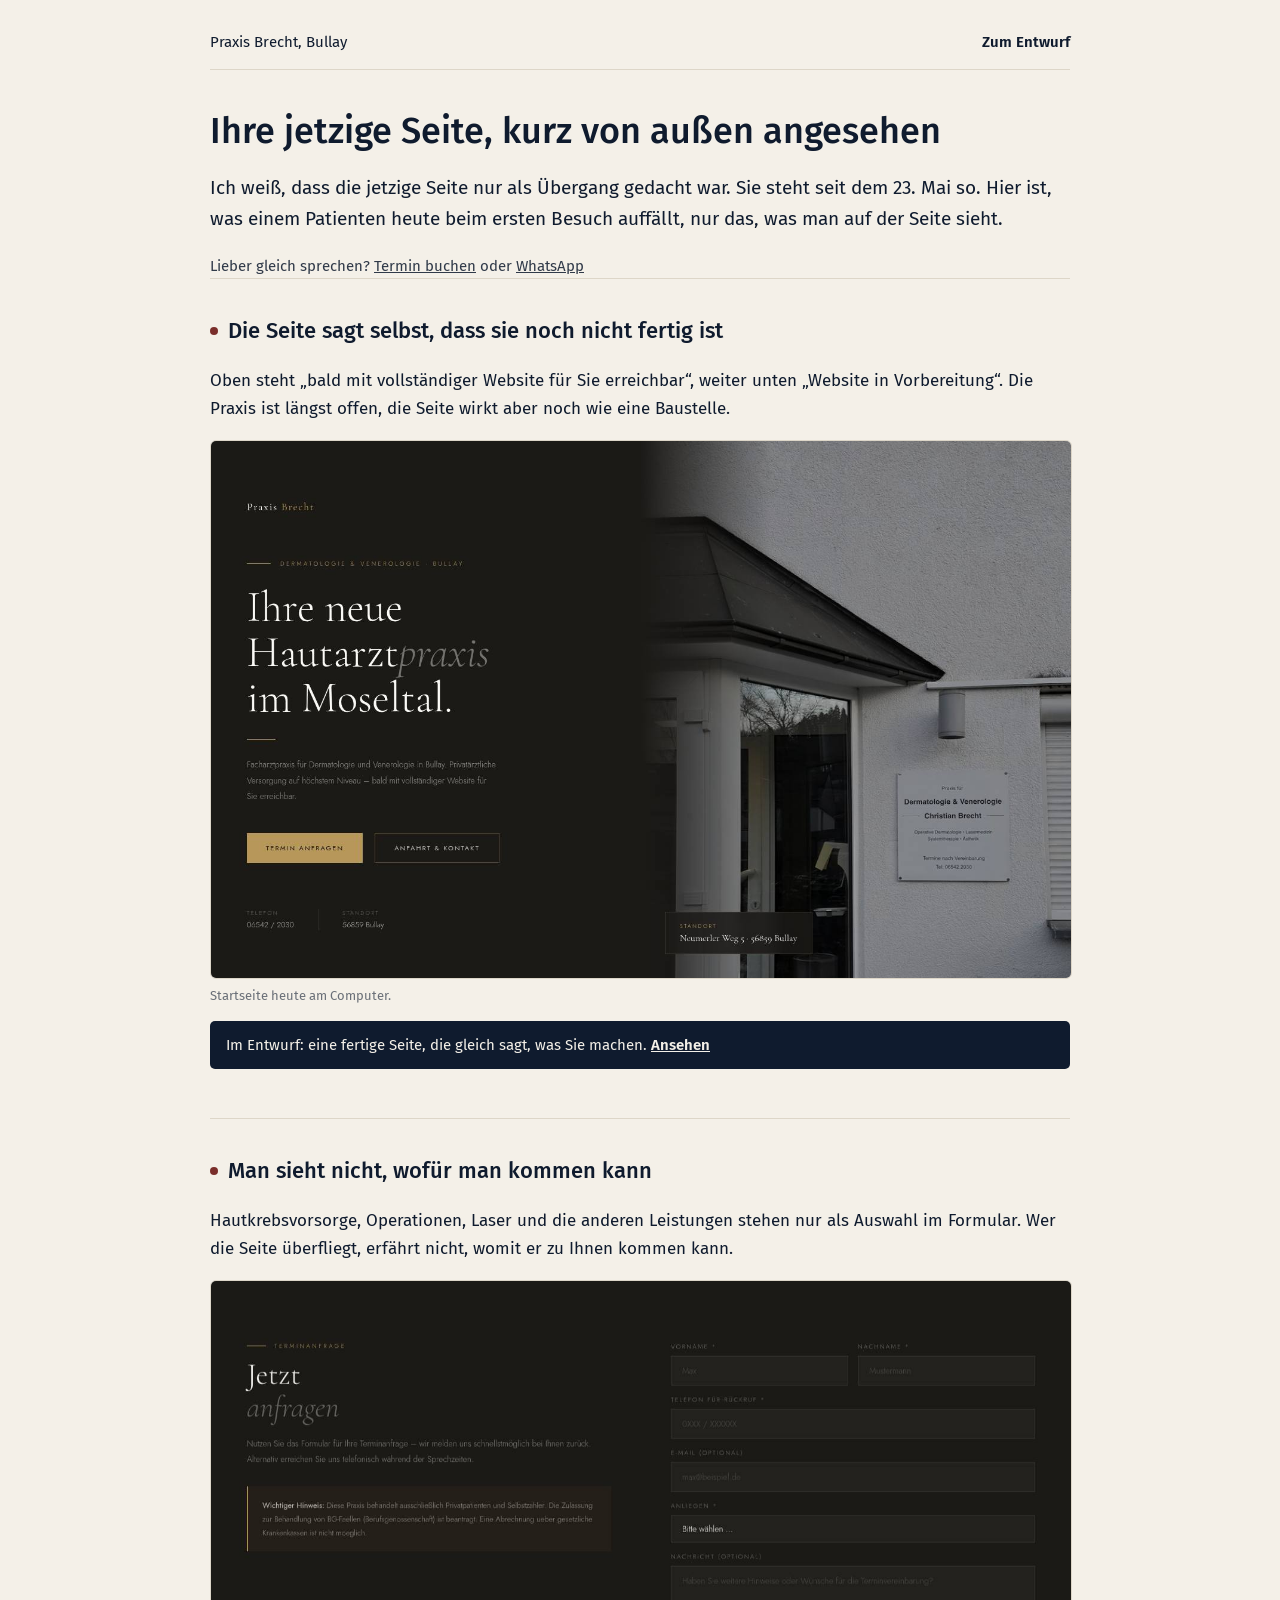
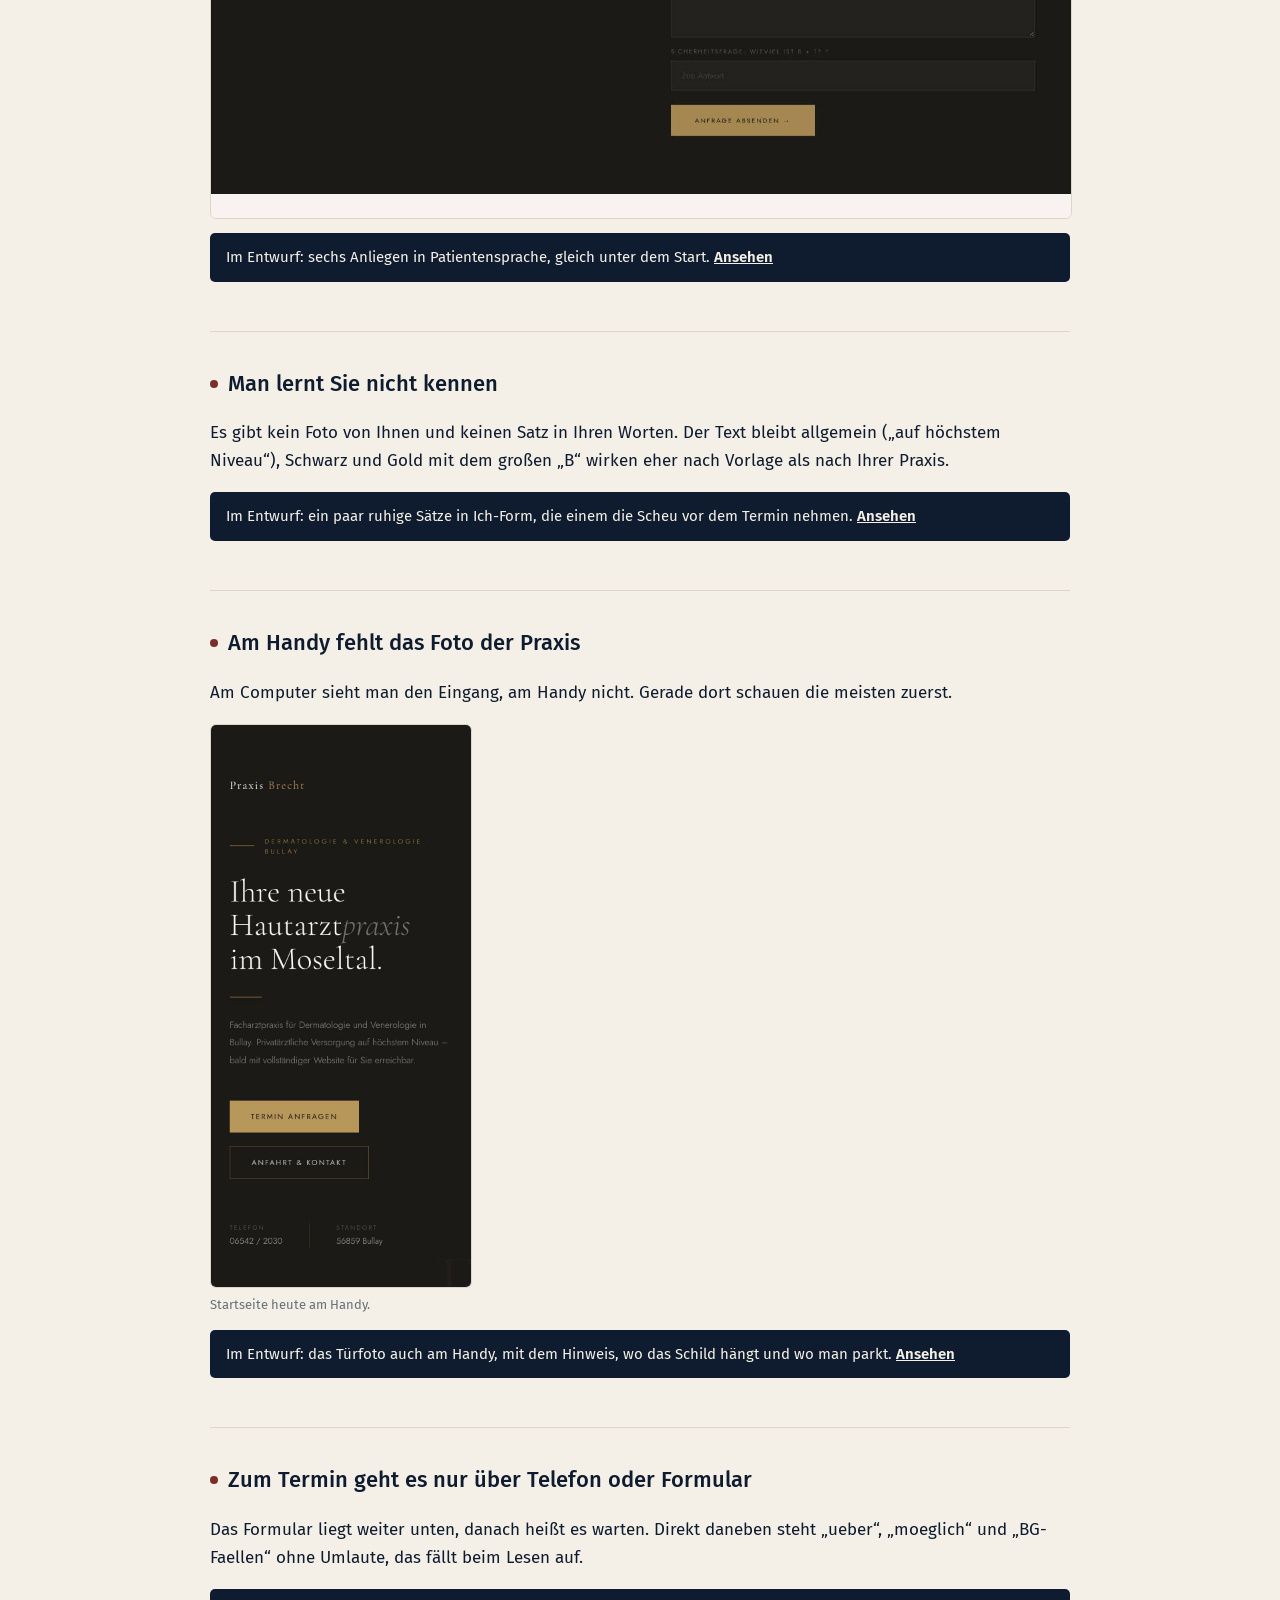
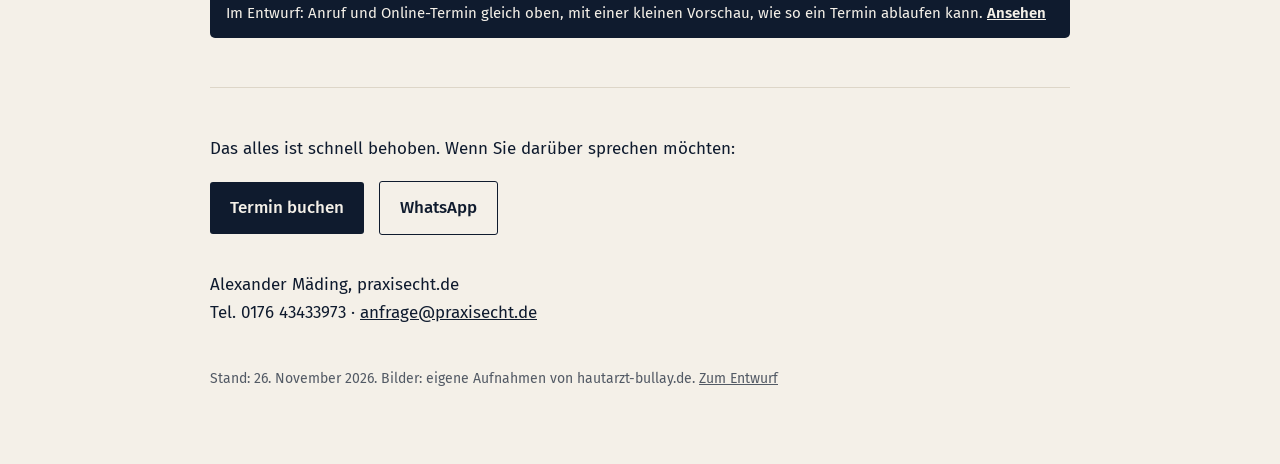
==== analyse.html @ f50ac01d "ich-abschnitt neu, analyse mit termin und whatsapp" ====
<!DOCTYPE html>
<html lang="de">
<head>
<meta charset="utf-8">
<meta name="viewport" content="width=device-width, initial-scale=1">
<meta name="robots" content="noindex, nofollow">
<title>Ihre jetzige Seite – kurzer Blick von außen</title>
<link href="https://fonts.googleapis.com/css2?family=Fira+Sans:wght@400;500;600&display=swap" rel="stylesheet">
<style>
/* Analyse – gleiche Farben wie der Entwurf, Bordeaux nur am Punkt */
body { margin: 0; background: #F4F0E8; color: #0F1B2E; font: 17px/1.65 "Fira Sans", Arial, sans-serif; }
a { color: #0F1B2E; }
.seite { max-width: 860px; margin: 0 auto; padding: 30px 24px 60px; }
.kopf { display: flex; justify-content: space-between; font-size: 15px; padding-bottom: 14px; border-bottom: 1px solid #ddd6c8; }
.kopf a { text-decoration: none; font-weight: 600; }
h1 { font-weight: 500; font-size: 36px; line-height: 1.2; margin: 40px 0 16px; }
h2 { font-weight: 500; font-size: 22px; margin: 0 0 8px; }
.einstieg { font-size: 19px; }
.punkt { padding: 34px 0; border-top: 1px solid #ddd6c8; }
.punkt h2:before { content: ""; display: inline-block; width: 8px; height: 8px; border-radius: 50%; background: #7A2E2A; margin-right: 10px; vertical-align: 3px; }
.punkt img { -webkit-user-select: none; user-select: none; -webkit-touch-callout: none; -webkit-user-drag: none; pointer-events: none; display: block; max-width: 100%; height: auto; border: 1px solid #ddd6c8; border-radius: 6px; margin: 14px 0 6px; }
.punkt .schmal img { max-width: 260px; }
.bild-hinweis { font-size: 13px; opacity: .6; margin: 0; }
.entwurf { background: #0F1B2E; color: #F4F0E8; padding: 12px 16px; border-radius: 5px; font-size: 15px; margin-top: 14px; }
.entwurf a { color: #F4F0E8; font-weight: 600; }
.schluss { border-top: 1px solid #ddd6c8; padding-top: 30px; }
.fuss { font-size: 14px; opacity: .7; margin-top: 40px; }
@media (max-width: 600px) {
  body { font-size: 16px; }
  h1 { font-size: 28px; margin-top: 28px; }
  .einstieg { font-size: 17px; }
  .punkt .schmal img { max-width: 70%; }
}
.kurz { font-size: 15px; margin: 6px 0 0; opacity: .85; }
/* Knöpfe für Termin und WhatsApp */
.knoepfe { margin: 18px 0 26px; }
.knoepfe a { display: inline-block; padding: 12px 20px; border-radius: 3px; text-decoration: none; font-weight: 500; margin: 0 10px 10px 0; }
.k1 { background: #0F1B2E; color: #F4F0E8 !important; }
.k1:hover { background: #22324c; }
.k2 { border: 1px solid #0F1B2E; }
.k2:hover { background: #fff; }
@media (max-width: 600px) { .knoepfe a { display: block; text-align: center; margin: 0 0 10px; } }
</style>
</head>
<body>
<div class="seite">

<div class="kopf"><span>Praxis Brecht, Bullay</span> <a href="index.html">Zum Entwurf</a></div>

<h1>Ihre jetzige Seite, kurz von außen angesehen</h1>
<p class="einstieg">Ich weiß, dass die jetzige Seite nur als Übergang gedacht war. Sie steht seit dem 23. Mai so. Hier ist, was einem Patienten heute beim ersten Besuch auffällt, nur das, was man auf der Seite sieht.</p>

<p class="kurz">Lieber gleich sprechen? <a href="https://calendly.com/amaeding/30min?hide_gdpr_banner=1&amp;primary_color=0f1b2e" target="_blank" rel="noopener">Termin buchen</a> oder <a href="https://wa.me/4917643433973?text=Hallo%20Herr%20M%C3%A4ding%2C%20ich%20habe%20Ihren%20Entwurf%20f%C3%BCr%20hautarzt-bullay.de%20gesehen." target="_blank" rel="noopener">WhatsApp</a></p>

<div class="punkt">
  <h2>Die Seite sagt selbst, dass sie noch nicht fertig ist</h2>
  <p>Oben steht „bald mit vollständiger Website für Sie erreichbar“, weiter unten „Website in Vorbereitung“. Die Praxis ist längst offen, die Seite wirkt aber noch wie eine Baustelle.</p>
  <img draggable="false" src="bilder/jetzt-desktop.jpg" alt="Startseite hautarzt-bullay.de am Computer, Stand heute">
  <p class="bild-hinweis">Startseite heute am Computer.</p>
  <p class="entwurf">Im Entwurf: eine fertige Seite, die gleich sagt, was Sie machen. <a href="index.html">Ansehen</a></p>
</div>

<div class="punkt">
  <h2>Man sieht nicht, wofür man kommen kann</h2>
  <p>Hautkrebsvorsorge, Operationen, Laser und die anderen Leistungen stehen nur als Auswahl im Formular. Wer die Seite überfliegt, erfährt nicht, womit er zu Ihnen kommen kann.</p>
  <img draggable="false" src="bilder/jetzt-formular.jpg" alt="Formular mit der Auswahl der Anliegen">
  <p class="entwurf">Im Entwurf: sechs Anliegen in Patientensprache, gleich unter dem Start. <a href="index.html#wofuer">Ansehen</a></p>
</div>

<div class="punkt">
  <h2>Man lernt Sie nicht kennen</h2>
  <p>Es gibt kein Foto von Ihnen und keinen Satz in Ihren Worten. Der Text bleibt allgemein („auf höchstem Niveau“), Schwarz und Gold mit dem großen „B“ wirken eher nach Vorlage als nach Ihrer Praxis.</p>
  <p class="entwurf">Im Entwurf: ein paar ruhige Sätze in Ich-Form, die einem die Scheu vor dem Termin nehmen. <a href="index.html">Ansehen</a></p>
</div>

<div class="punkt">
  <h2>Am Handy fehlt das Foto der Praxis</h2>
  <p>Am Computer sieht man den Eingang, am Handy nicht. Gerade dort schauen die meisten zuerst.</p>
  <div class="schmal"><img draggable="false" src="bilder/jetzt-handy.jpg" alt="Startseite am Handy ohne Praxisfoto"></div>
  <p class="bild-hinweis">Startseite heute am Handy.</p>
  <p class="entwurf">Im Entwurf: das Türfoto auch am Handy, mit dem Hinweis, wo das Schild hängt und wo man parkt. <a href="index.html">Ansehen</a></p>
</div>

<div class="punkt">
  <h2>Zum Termin geht es nur über Telefon oder Formular</h2>
  <p>Das Formular liegt weiter unten, danach heißt es warten. Direkt daneben steht „ueber“, „moeglich“ und „BG-Faellen“ ohne Umlaute, das fällt beim Lesen auf.</p>
  <p class="entwurf">Im Entwurf: Anruf und Online-Termin gleich oben, mit einer kleinen Vorschau, wie so ein Termin ablaufen kann. <a href="index.html">Ansehen</a></p>
</div>

<div class="schluss">
  <p>Das alles ist schnell behoben. Wenn Sie darüber sprechen möchten:</p>
  <p class="knoepfe"><a href="https://calendly.com/amaeding/30min?hide_gdpr_banner=1&amp;primary_color=0f1b2e" class="k1" target="_blank" rel="noopener">Termin buchen</a> <a href="https://wa.me/4917643433973?text=Hallo%20Herr%20M%C3%A4ding%2C%20ich%20habe%20Ihren%20Entwurf%20f%C3%BCr%20hautarzt-bullay.de%20gesehen." class="k2" target="_blank" rel="noopener">WhatsApp</a></p>
  <p>Alexander Mäding, praxisecht.de<br>Tel. 0176 43433973 · <a href="mailto:anfrage@praxisecht.de">anfrage@praxisecht.de</a></p>
</div>

<p class="fuss">Stand: 26. November 2026. Bilder: eigene Aufnahmen von hautarzt-bullay.de. <a href="index.html">Zum Entwurf</a></p>
</div>
<script>
// Bilder: kein Rechtsklick, kein Ziehen
document.querySelectorAll('img').forEach(function (i) { i.oncontextmenu = function () { return false }; i.ondragstart = function () { return false } })
</script>
</body>
</html>
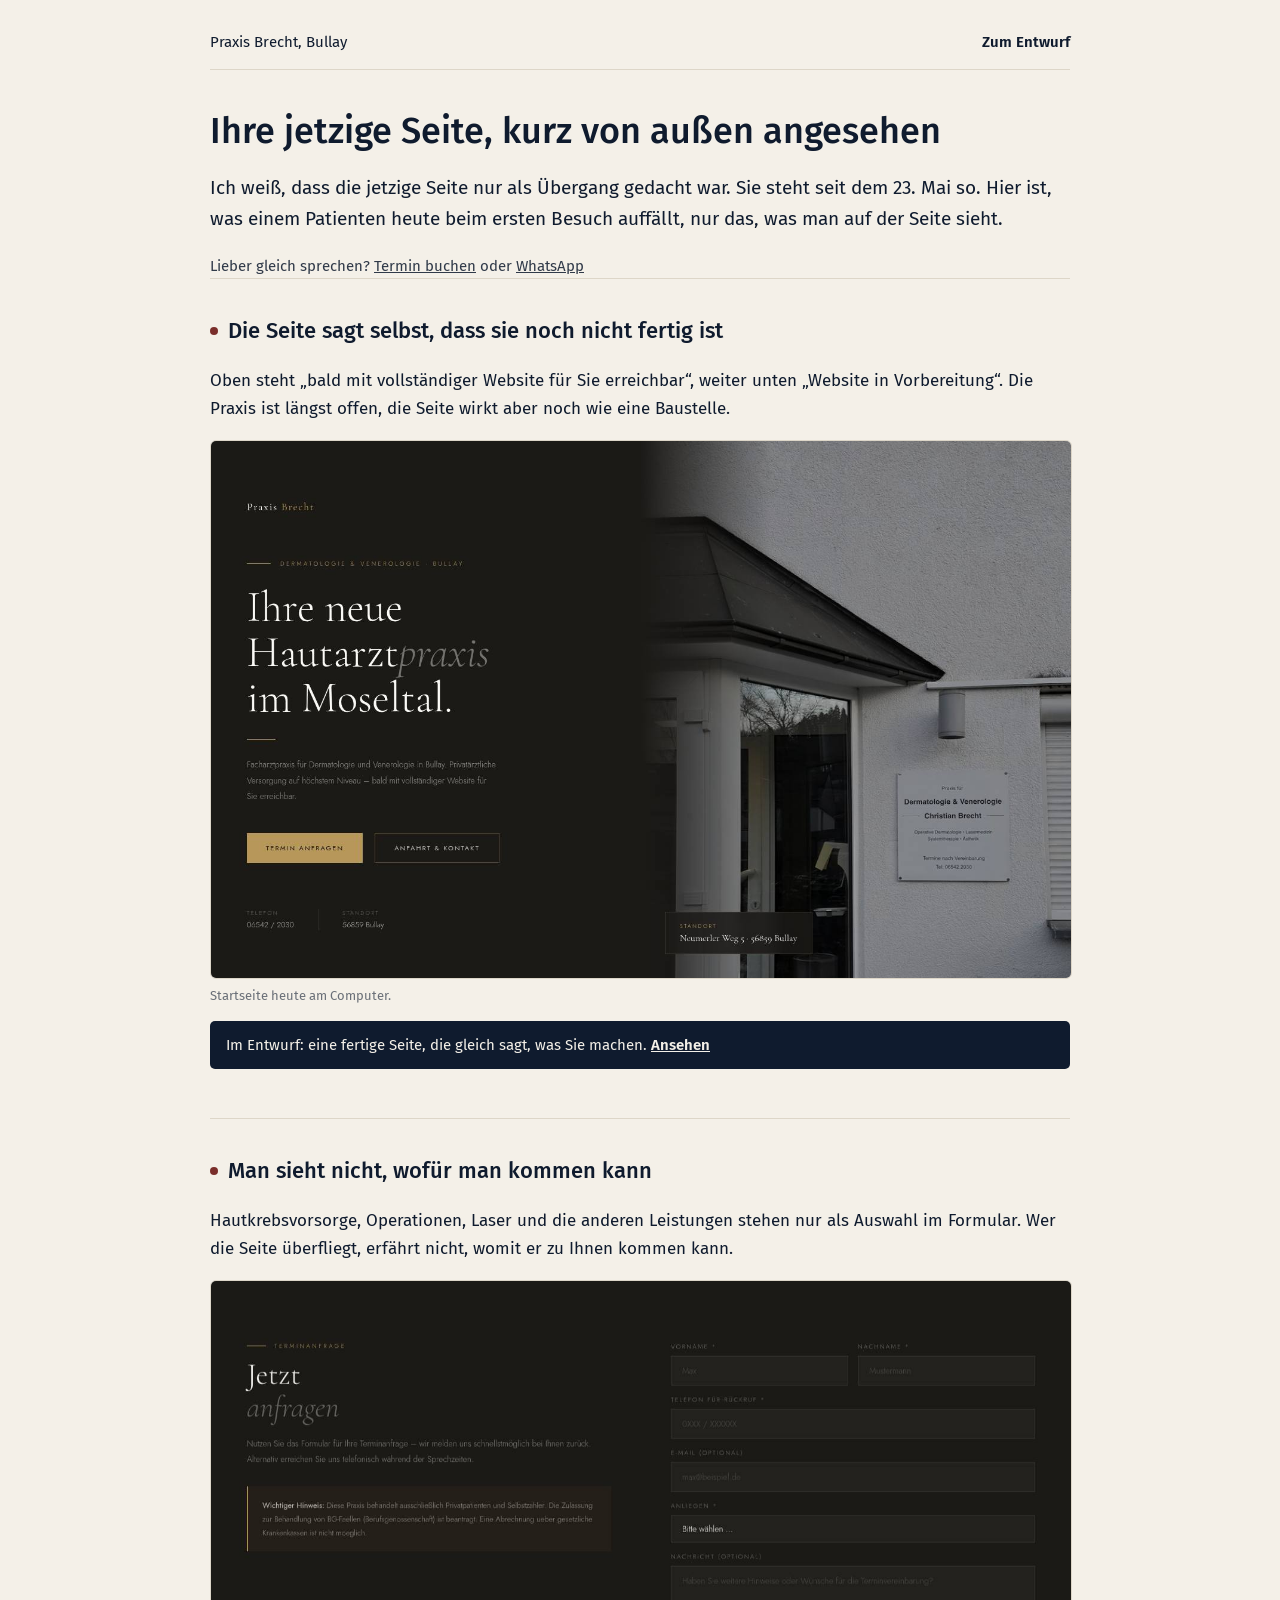
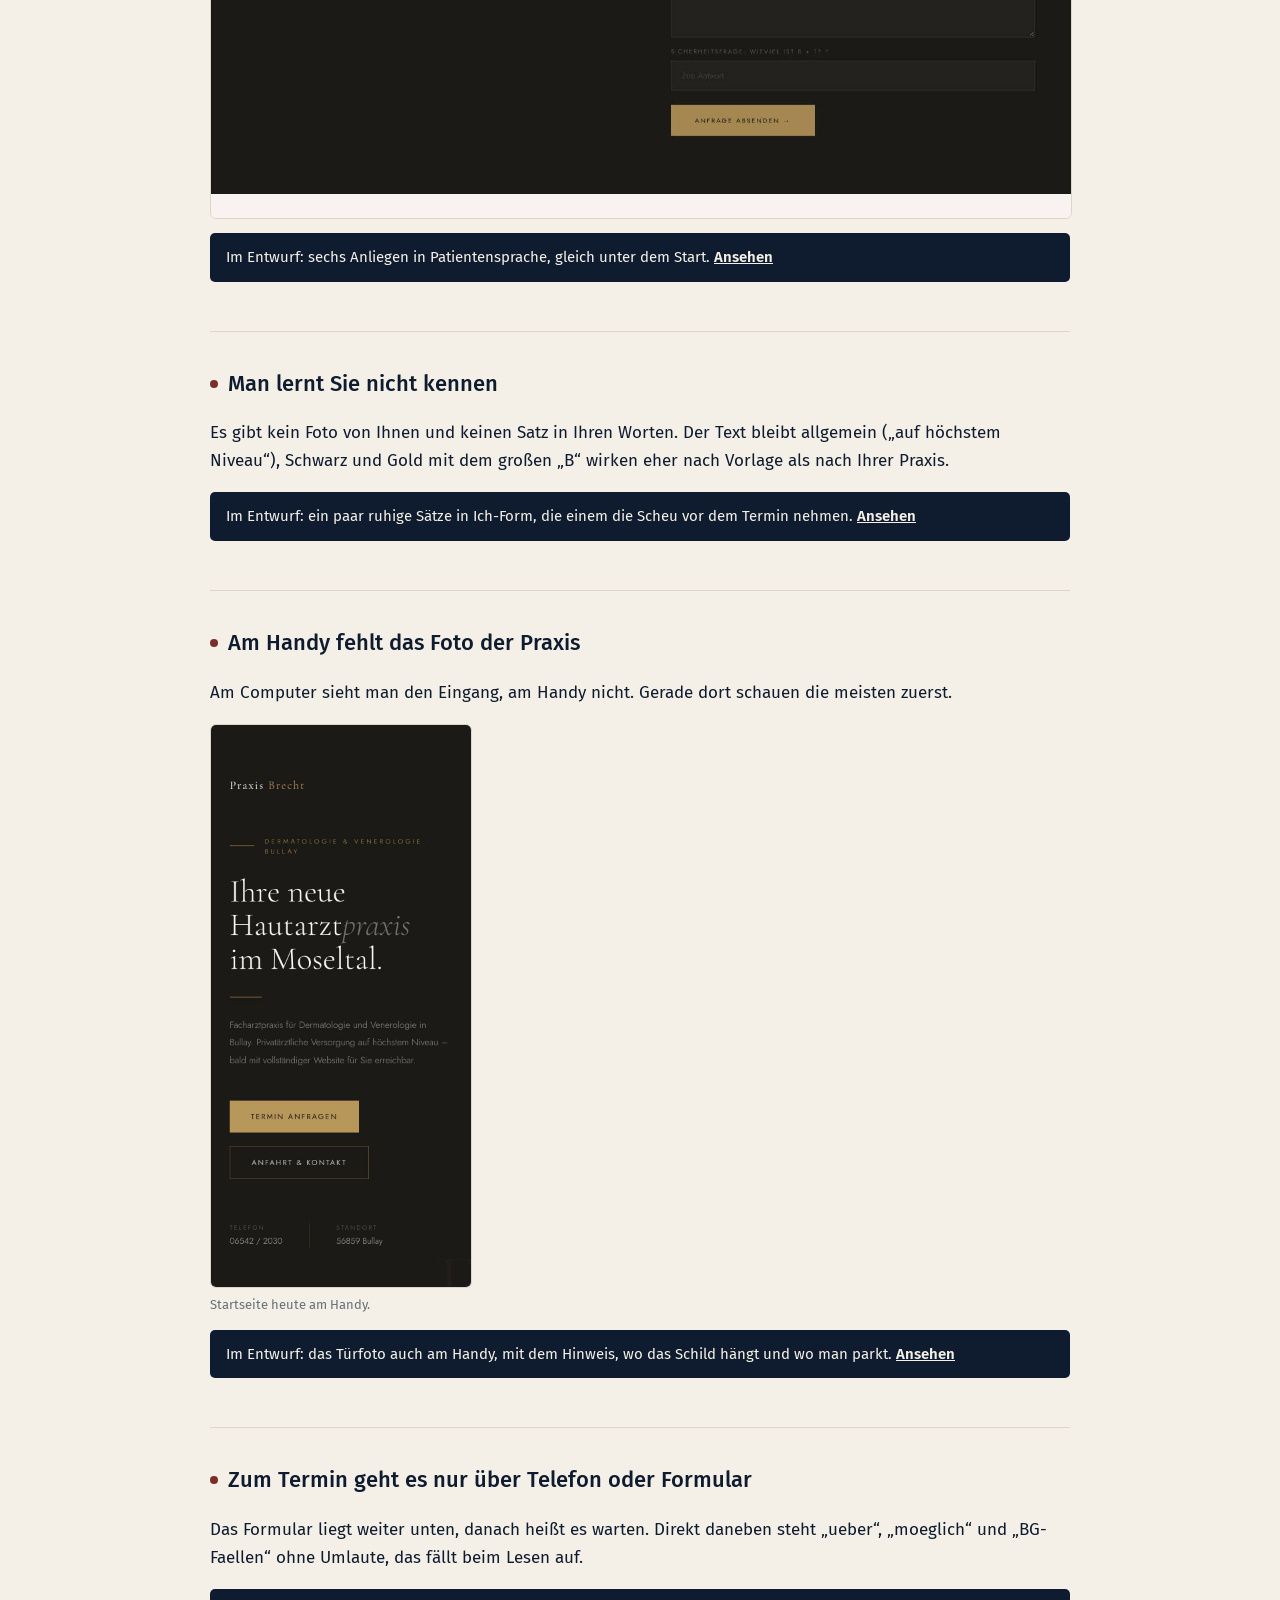
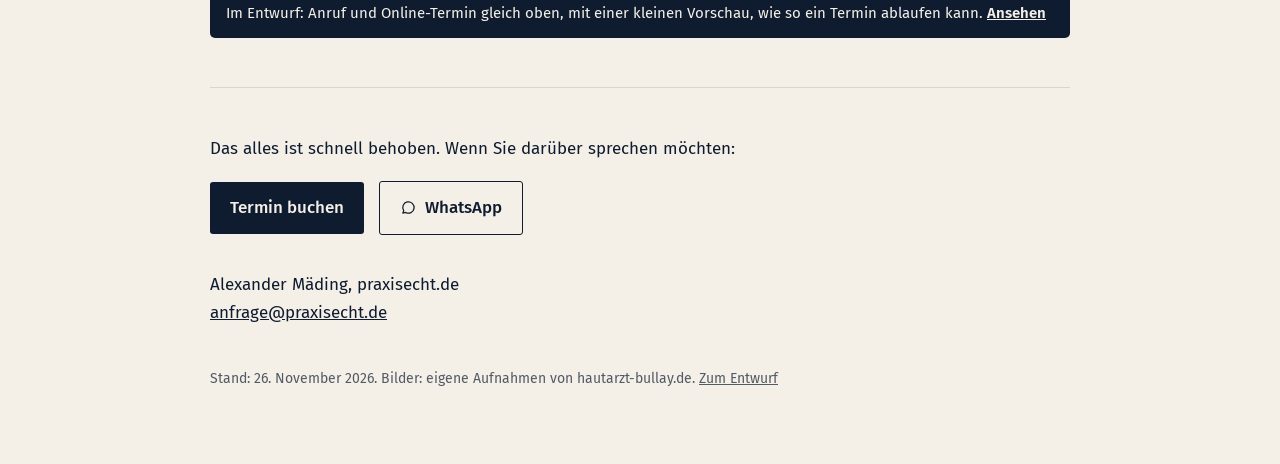
==== commit bd3fa2ab: "analyse: termin-fenster statt calendly, whatsapp ohne sichtbare nummer" ====
--- a/analyse.html
+++ b/analyse.html
@@ -39,7 +39,31 @@
 .k1:hover { background: #22324c; }
 .k2 { border: 1px solid #0F1B2E; }
 .k2:hover { background: #fff; }
+.k2 svg { vertical-align: -3px; margin-right: 4px; }
 @media (max-width: 600px) { .knoepfe a { display: block; text-align: center; margin: 0 0 10px; } }
+/* Termin-Fenster */
+#termin { border: 0; border-radius: 8px; padding: 0; width: 440px; max-width: calc(100vw - 24px); background: #fff; color: #0F1B2E; box-shadow: 0 20px 60px rgba(0,0,0,.45); }
+#termin::backdrop { background: rgba(8,14,24,.7); }
+#termin .t-kopf { background: #F4F0E8; border-bottom: 1px solid #ddd6c8; padding: 16px 22px; display: flex; justify-content: space-between; align-items: baseline; gap: 10px; }
+#termin .t-kopf b { font-weight: 500; font-size: 20px; }
+#termin .t-kopf span { font-size: 13px; opacity: .65; }
+#termin .t-inhalt { padding: 18px 22px 8px; }
+#termin label.slot { display: flex; gap: 10px; align-items: center; padding: 10px 12px; border: 1px solid #ddd6c8; border-radius: 4px; margin-bottom: 8px; cursor: pointer; font-size: 16px; }
+#termin label.slot:hover { border-color: #0F1B2E; }
+#termin input[type=radio] { accent-color: #0F1B2E; width: 17px; height: 17px; margin: 0; }
+#termin .feld { margin-bottom: 12px; }
+#termin .feld span { display: block; font-size: 14px; margin-bottom: 4px; }
+#termin .feld input { width: 100%; box-sizing: border-box; font: inherit; padding: 9px 11px; border: 1px solid #ddd6c8; border-radius: 4px; }
+#termin .feld input:focus { outline: 2px solid #0F1B2E; outline-offset: -1px; }
+#termin .gewaehlt { font-size: 15px; background: #F4F0E8; padding: 8px 12px; border-radius: 4px; margin: 0 0 14px; }
+#termin .t-fuss { display: flex; justify-content: space-between; align-items: center; padding: 6px 22px 18px; }
+#termin .t-fuss button { font: inherit; font-size: 15px; cursor: pointer; }
+#termin .zurueck { background: none; border: 0; padding: 8px 0; text-decoration: underline; text-underline-offset: 3px; color: #0F1B2E; }
+#termin .weiter { background: #0F1B2E; color: #F4F0E8; border: 0; border-radius: 3px; padding: 11px 18px; }
+#termin .weiter:hover { background: #22324c; }
+#termin .fehler { color: #7A2E2A; font-size: 14px; min-height: 20px; margin: 0; }
+#termin .klein { font-size: 13px; opacity: .65; }
+#termin .t2, #termin .t3 { display: none; }
 </style>
 </head>
 <body>
@@ -50,7 +74,7 @@
 <h1>Ihre jetzige Seite, kurz von außen angesehen</h1>
 <p class="einstieg">Ich weiß, dass die jetzige Seite nur als Übergang gedacht war. Sie steht seit dem 23. Mai so. Hier ist, was einem Patienten heute beim ersten Besuch auffällt, nur das, was man auf der Seite sieht.</p>
 
-<p class="kurz">Lieber gleich sprechen? <a href="https://calendly.com/amaeding/30min?hide_gdpr_banner=1&amp;primary_color=0f1b2e" target="_blank" rel="noopener">Termin buchen</a> oder <a href="https://wa.me/4917643433973?text=Hallo%20Herr%20M%C3%A4ding%2C%20ich%20habe%20Ihren%20Entwurf%20f%C3%BCr%20hautarzt-bullay.de%20gesehen." target="_blank" rel="noopener">WhatsApp</a></p>
+<p class="kurz">Lieber gleich sprechen? <a href="#termin" class="zum-termin">Termin buchen</a> oder <a href="#" class="wa">WhatsApp</a></p>
 
 <div class="punkt">
   <h2>Die Seite sagt selbst, dass sie noch nicht fertig ist</h2>
@@ -89,15 +113,110 @@
 
 <div class="schluss">
   <p>Das alles ist schnell behoben. Wenn Sie darüber sprechen möchten:</p>
-  <p class="knoepfe"><a href="https://calendly.com/amaeding/30min?hide_gdpr_banner=1&amp;primary_color=0f1b2e" class="k1" target="_blank" rel="noopener">Termin buchen</a> <a href="https://wa.me/4917643433973?text=Hallo%20Herr%20M%C3%A4ding%2C%20ich%20habe%20Ihren%20Entwurf%20f%C3%BCr%20hautarzt-bullay.de%20gesehen." class="k2" target="_blank" rel="noopener">WhatsApp</a></p>
-  <p>Alexander Mäding, praxisecht.de<br>Tel. 0176 43433973 · <a href="mailto:anfrage@praxisecht.de">anfrage@praxisecht.de</a></p>
+  <p class="knoepfe"><a href="#termin" class="k1 zum-termin">Termin buchen</a> <a href="#" class="k2 wa"><svg width="17" height="17" viewBox="0 0 24 24" fill="none" stroke="currentColor" stroke-width="1.8" stroke-linejoin="round"><path d="M4 20l1.2-3.6A8 8 0 1 1 8 19z"/></svg> WhatsApp</a></p>
+  <p>Alexander Mäding, praxisecht.de<br><a href="mailto:anfrage@praxisecht.de">anfrage@praxisecht.de</a></p>
 </div>
 
 <p class="fuss">Stand: 26. November 2026. Bilder: eigene Aufnahmen von hautarzt-bullay.de. <a href="index.html">Zum Entwurf</a></p>
 </div>
+
+<!-- Termin direkt buchen (auch über analyse.html#termin) -->
+<dialog id="termin">
+  <div class="t-kopf"><b>Wann passt es Ihnen?</b> <span>30 Minuten, per Video</span></div>
+  <div class="t1">
+    <div class="t-inhalt"><div id="slots"><p class="klein">Freie Termine werden geladen …</p></div><p class="fehler" id="f1"></p></div>
+    <div class="t-fuss"><button type="button" class="zurueck" data-zu>Schließen</button> <button type="button" class="weiter" id="weiter1">Weiter</button></div>
+  </div>
+  <div class="t2">
+    <div class="t-inhalt">
+      <p class="gewaehlt" id="gewaehlt"></p>
+      <label class="feld"><span>Vorname</span><input type="text" id="vorname" autocomplete="given-name"></label>
+      <label class="feld nur-buchen"><span>E-Mail</span><input type="email" id="email" autocomplete="email"></label>
+      <input type="text" id="hp" tabindex="-1" autocomplete="off" style="display:none">
+      <p class="fehler" id="f2"></p>
+      <p class="klein nur-buchen">Die Bestätigung kommt per E-Mail.</p><p class="klein ohne-buchen">Der Termin geht per WhatsApp an mich, ich bestätige ihn kurz.</p>
+    </div>
+    <div class="t-fuss"><button type="button" class="zurueck" id="zurueck2">Zurück</button> <button type="button" class="weiter" id="buchen">Termin verbindlich buchen</button></div>
+  </div>
+  <div class="t3">
+    <div class="t-inhalt"><p style="font-size:20px;margin:0 0 8px">Danke, der Termin ist gebucht.</p><p id="danke-text"></p><p class="klein">Sie bekommen gleich eine E-Mail mit allen Angaben.</p></div>
+    <div class="t-fuss"><span></span><button type="button" class="weiter" data-zu>Schließen</button></div>
+  </div>
+</dialog>
 <script>
 // Bilder: kein Rechtsklick, kein Ziehen
 document.querySelectorAll('img').forEach(function (i) { i.oncontextmenu = function () { return false }; i.ondragstart = function () { return false } })
+
+
+// WhatsApp: Nummer steht nur hier, nicht sichtbar auf der Seite
+var waNr = '4917643433973'
+function whatsapp(text) { window.open('https://wa.me/' + waNr + '?text=' + encodeURIComponent(text), '_blank') }
+document.querySelectorAll('.wa').forEach(function (a) {
+  a.onclick = function (e) { e.preventDefault(); whatsapp('Hallo Herr Mäding, ich habe Ihren Entwurf für hautarzt-bullay.de gesehen.') }
+})
+
+// Termin-Fenster: Termine wie auf praxisecht.de, frühestens in 3 Tagen
+var buchen = false // erst true, wenn praxisecht.de die Anfrage von hier annimmt
+var fenster = document.getElementById('termin'), start = 0
+fenster.querySelectorAll(buchen ? '.ohne-buchen' : '.nur-buchen').forEach(function (x) { x.style.display = 'none' })
+if (!buchen) document.getElementById('buchen').textContent = 'Termin per WhatsApp schicken'
+var zeiten = { 1: ['10:00', '15:30'], 2: ['10:00', '15:30'], 3: ['09:30', '14:00'], 4: ['11:00', '15:00'] }
+var wt = ['So', 'Mo', 'Di', 'Mi', 'Do', 'Fr', 'Sa'], mon = ['Jan.', 'Feb.', 'Mär.', 'Apr.', 'Mai', 'Jun.', 'Jul.', 'Aug.', 'Sep.', 'Okt.', 'Nov.', 'Dez.']
+function selbstRechnen() {
+  var s = [], d = new Date(); d.setHours(0, 0, 0, 0); d.setDate(d.getDate() + 3)
+  for (var v = 0; s.length < 6 && v < 60; v++) {
+    (zeiten[d.getDay()] || []).forEach(function (z) { if (s.length < 6) s.push(wt[d.getDay()] + '. ' + d.getDate() + '. ' + mon[d.getMonth()] + ' · ' + z + ' Uhr') })
+    d.setDate(d.getDate() + 1)
+  }
+  return s
+}
+function zeigeSlots(s) {
+  var html = ''
+  s.forEach(function (t) { html += '<label class="slot"><input type="radio" name="slot" value="' + t + '"> ' + t + '</label>' })
+  document.getElementById('slots').innerHTML = html
+}
+function schritt(n) {
+  for (var i = 1; i <= 3; i++) fenster.querySelector('.t' + i).style.display = i == n ? 'block' : 'none'
+  fenster.querySelector('.t-kopf b').textContent = n == 2 ? 'Wie darf ich Sie ansprechen?' : n == 3 ? 'Termin gebucht' : 'Wann passt es Ihnen?'
+}
+function auf() {
+  start = Date.now(); schritt(1)
+  document.getElementById('f1').textContent = ''
+  if (!fenster.open) fenster.showModal()
+  fetch('https://praxisecht.de/slots.php').then(function (r) { return r.json() })
+    .then(function (s) { zeigeSlots(Array.isArray(s) && s.length ? s : selbstRechnen()) })
+    .catch(function () { zeigeSlots(selbstRechnen()) })
+}
+document.querySelectorAll('.zum-termin').forEach(function (a) { a.onclick = function (e) { e.preventDefault(); auf() } })
+fenster.querySelectorAll('[data-zu]').forEach(function (b) { b.onclick = function () { fenster.close() } })
+fenster.onclick = function (e) { if (e.target == fenster) fenster.close() }
+document.getElementById('weiter1').onclick = function () {
+  var r = fenster.querySelector('[name=slot]:checked')
+  if (!r) { document.getElementById('f1').textContent = 'Bitte einen Termin wählen.'; return }
+  document.getElementById('gewaehlt').textContent = 'Ihr Termin: ' + r.value
+  schritt(2); document.getElementById('vorname').focus()
+}
+document.getElementById('zurueck2').onclick = function () { schritt(1) }
+document.getElementById('buchen').onclick = function () {
+  var vn = document.getElementById('vorname'), em = document.getElementById('email'), f = document.getElementById('f2')
+  if (!vn.value.trim()) { f.textContent = 'Bitte Ihren Vornamen eintragen.'; vn.focus(); return }
+  if (buchen && (!em.value.trim() || !em.validity.valid)) { f.textContent = 'Bitte eine gültige E-Mail eintragen.'; em.focus(); return }
+  f.textContent = ''
+  if (document.getElementById('hp').value) return
+  var termin = fenster.querySelector('[name=slot]:checked').value
+  if (!buchen) { whatsapp('Hallo Herr Mäding, ich hätte gern den Termin ' + termin + '. Viele Grüße, ' + vn.value.trim()); fenster.close(); return }
+  var fd = new FormData()
+  fd.append('hp_ms', String(Date.now() - start)); fd.append('wiz-hp', '')
+  fd.append('vorname', vn.value.trim()); fd.append('email', em.value.trim()); fd.append('termin', termin)
+  fd.append('anfrage_art', 'webseite'); fd.append('website_hat', 'direkt')
+  fd.append('notiz', 'Direkt zum Termin (hautarzt-bullay Analyse)')
+  fetch('https://praxisecht.de/sende-anfrage.php', { method: 'POST', body: fd }).catch(function () {})
+  document.getElementById('danke-text').textContent = 'Ihr Termin: ' + termin
+  schritt(3)
+}
+// Link analyse.html#termin öffnet das Fenster gleich
+if (location.hash == '#termin') auf()
+window.onhashchange = function () { if (location.hash == '#termin') auf() }
 </script>
 </body>
 </html>
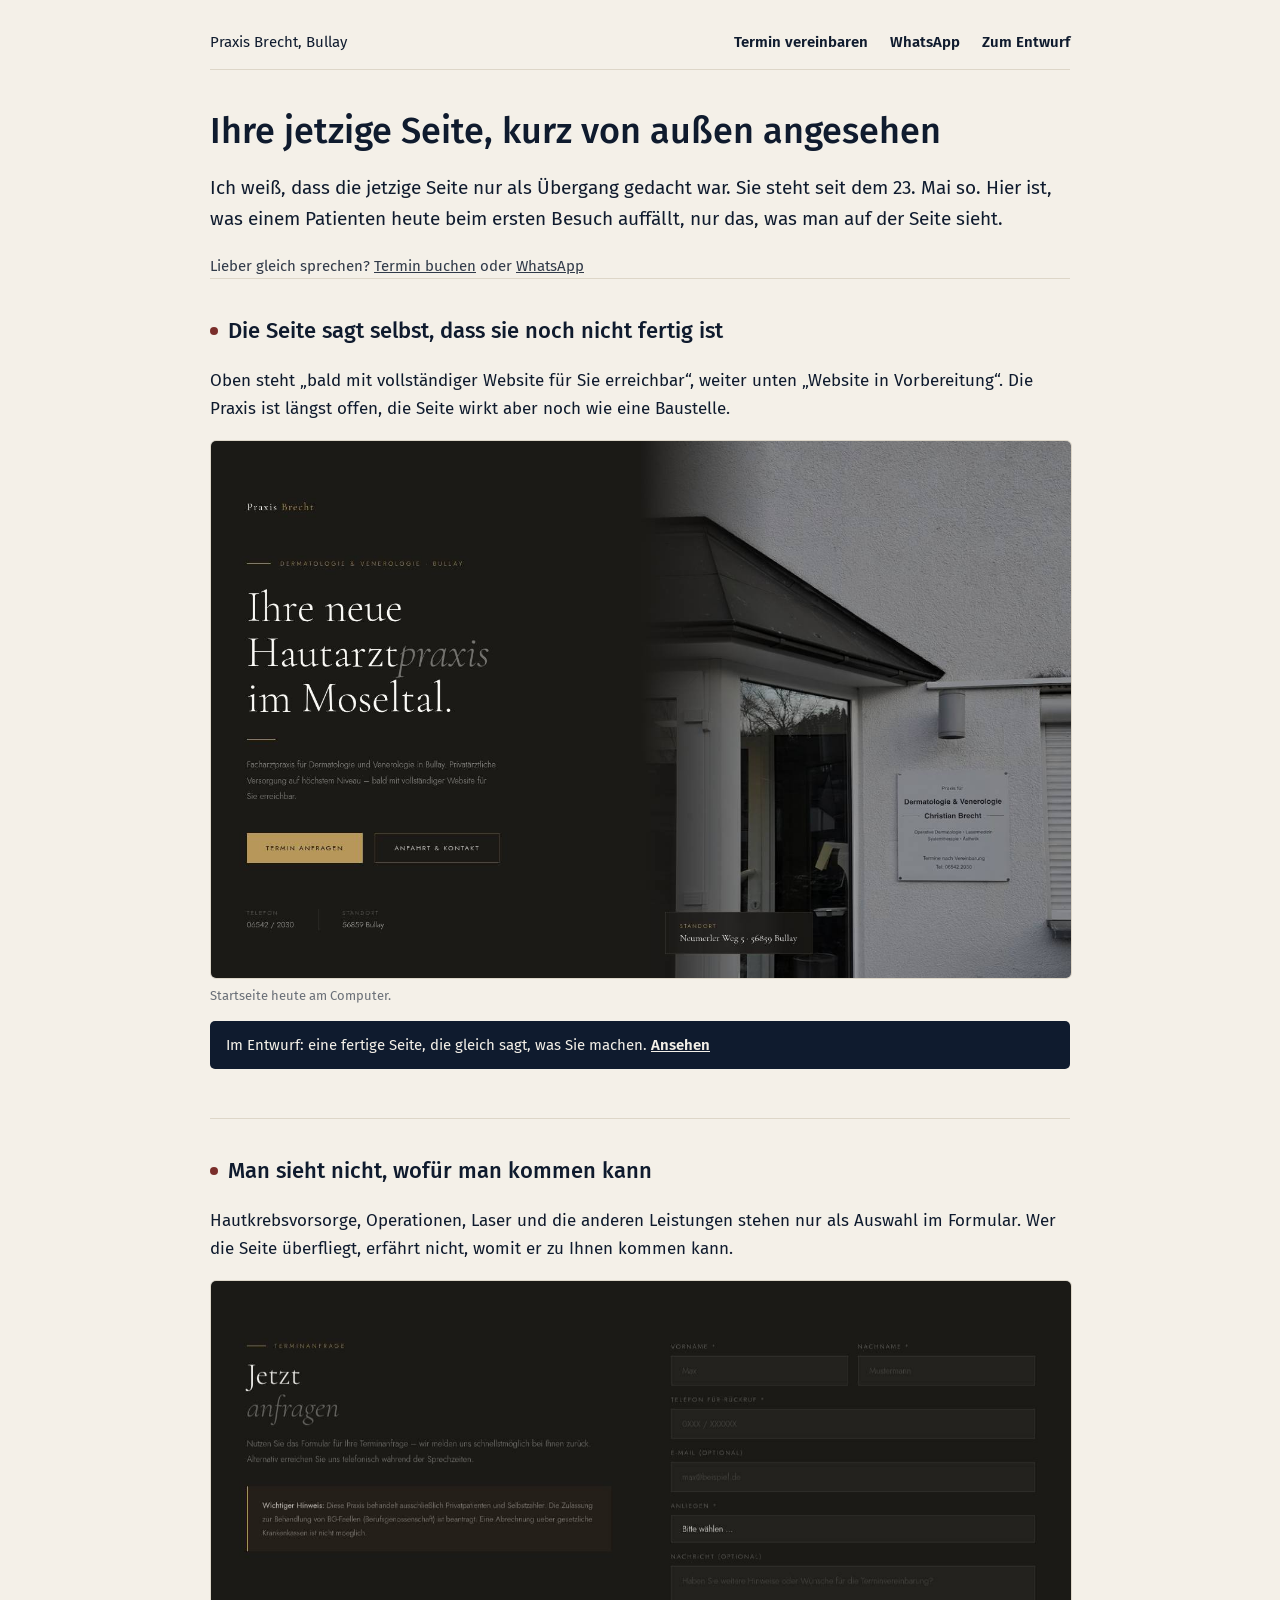
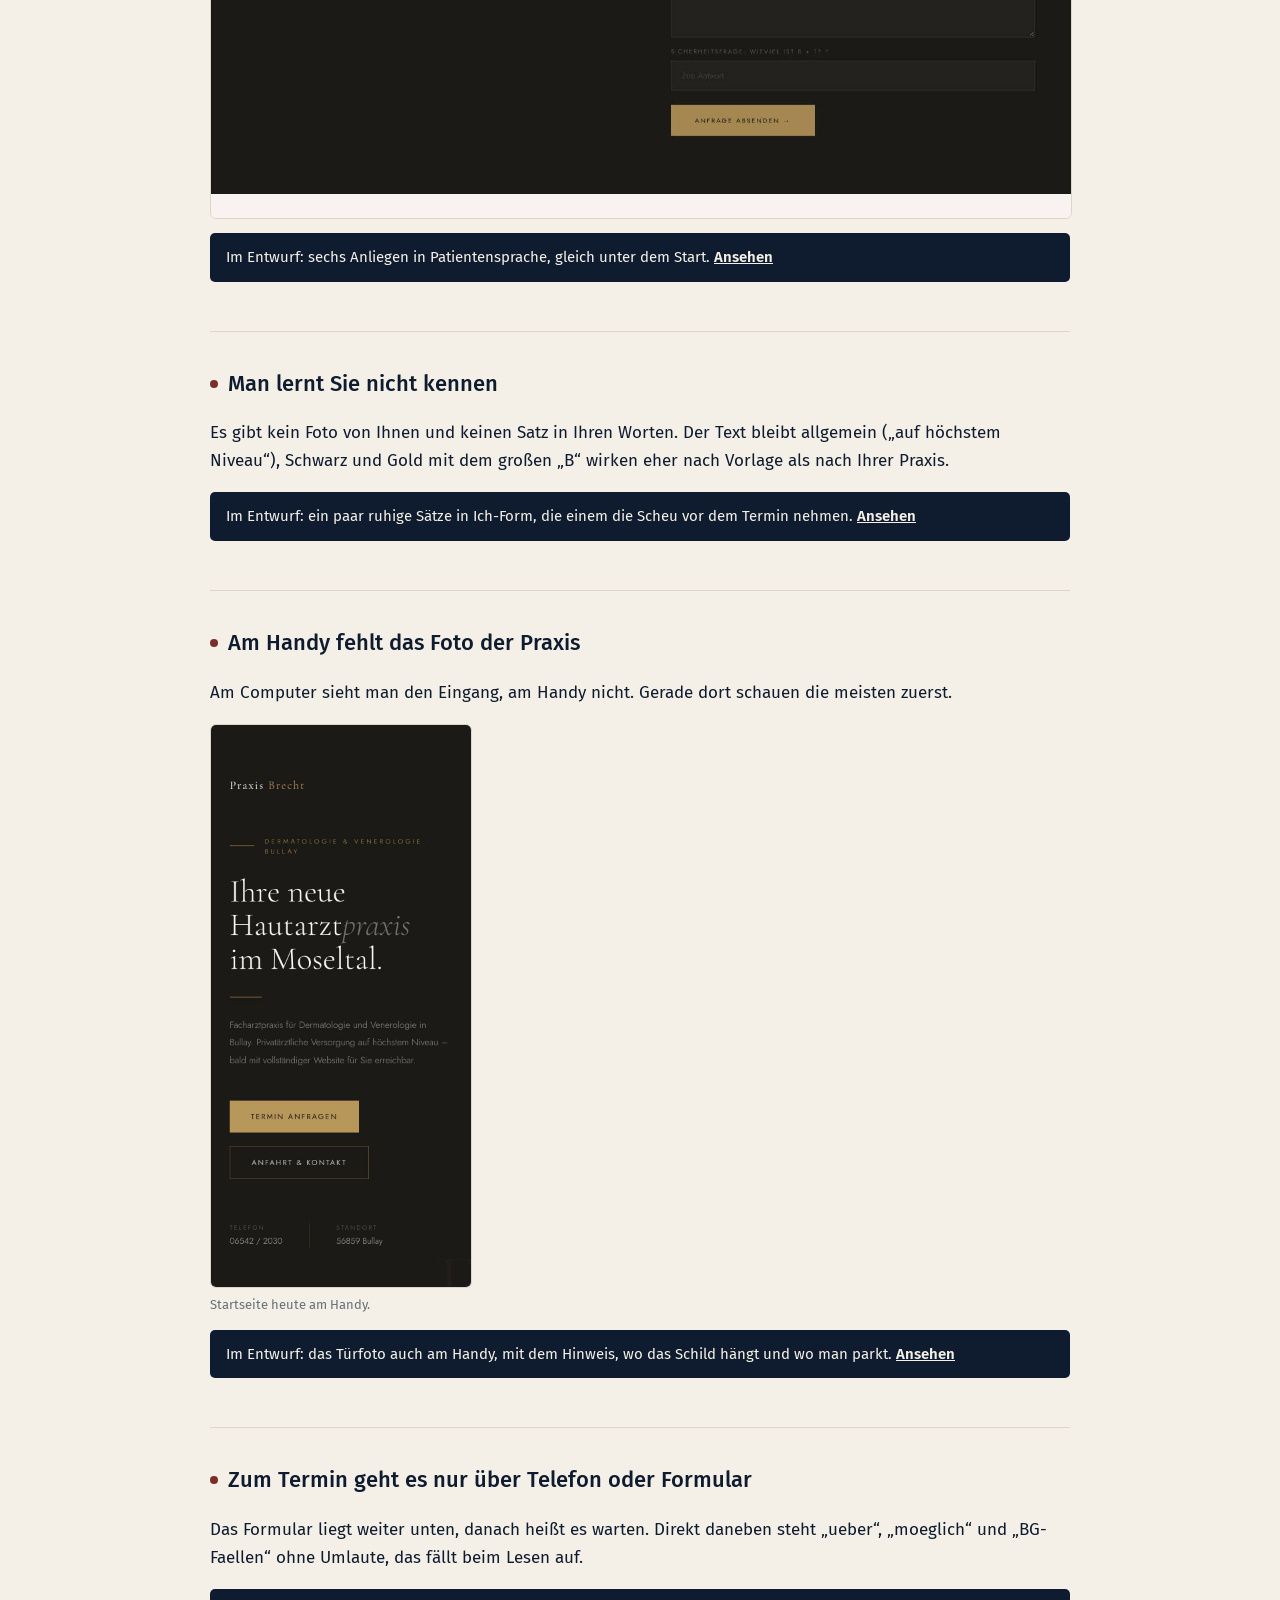
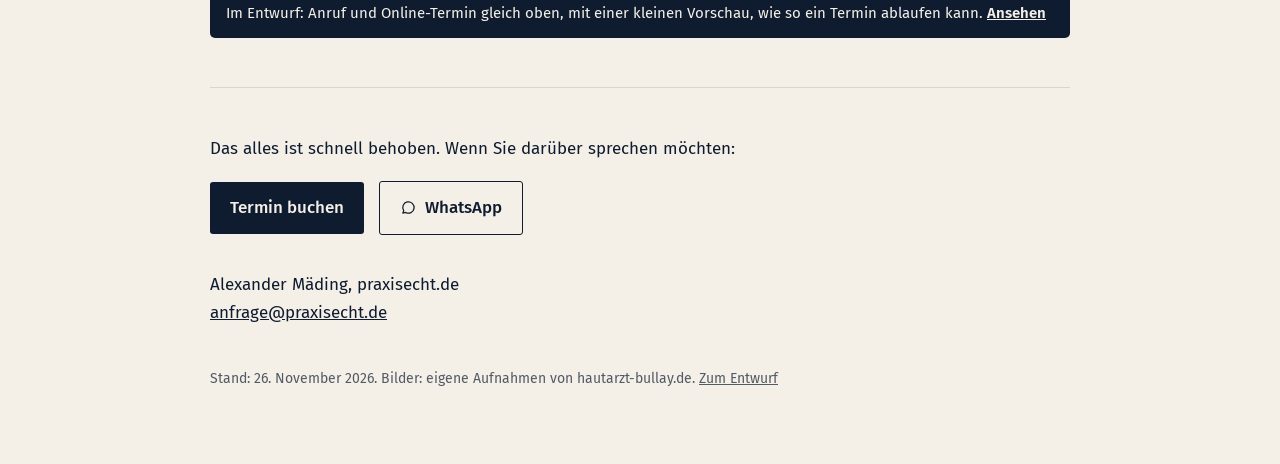
==== commit c08a191a: "analyse: termin und whatsapp auch oben im kopf" ====
--- a/analyse.html
+++ b/analyse.html
@@ -13,6 +13,11 @@
 .seite { max-width: 860px; margin: 0 auto; padding: 30px 24px 60px; }
 .kopf { display: flex; justify-content: space-between; font-size: 15px; padding-bottom: 14px; border-bottom: 1px solid #ddd6c8; }
 .kopf a { text-decoration: none; font-weight: 600; }
+.kopf { flex-wrap: wrap; gap: 6px 20px; }
+.oben a { margin-left: 18px; }
+.oben a:first-child { margin-left: 0; }
+.oben a:hover { text-decoration: underline; text-underline-offset: 3px; }
+@media (max-width: 600px) { .kopf { flex-direction: column; } .oben a { margin-left: 14px; } }
 h1 { font-weight: 500; font-size: 36px; line-height: 1.2; margin: 40px 0 16px; }
 h2 { font-weight: 500; font-size: 22px; margin: 0 0 8px; }
 .einstieg { font-size: 19px; }
@@ -69,7 +74,7 @@
 <body>
 <div class="seite">
 
-<div class="kopf"><span>Praxis Brecht, Bullay</span> <a href="index.html">Zum Entwurf</a></div>
+<div class="kopf"><span>Praxis Brecht, Bullay</span> <span class="oben"><a href="#termin" class="zum-termin">Termin vereinbaren</a> <a href="#" class="wa">WhatsApp</a> <a href="index.html">Zum Entwurf</a></span></div>
 
 <h1>Ihre jetzige Seite, kurz von außen angesehen</h1>
 <p class="einstieg">Ich weiß, dass die jetzige Seite nur als Übergang gedacht war. Sie steht seit dem 23. Mai so. Hier ist, was einem Patienten heute beim ersten Besuch auffällt, nur das, was man auf der Seite sieht.</p>
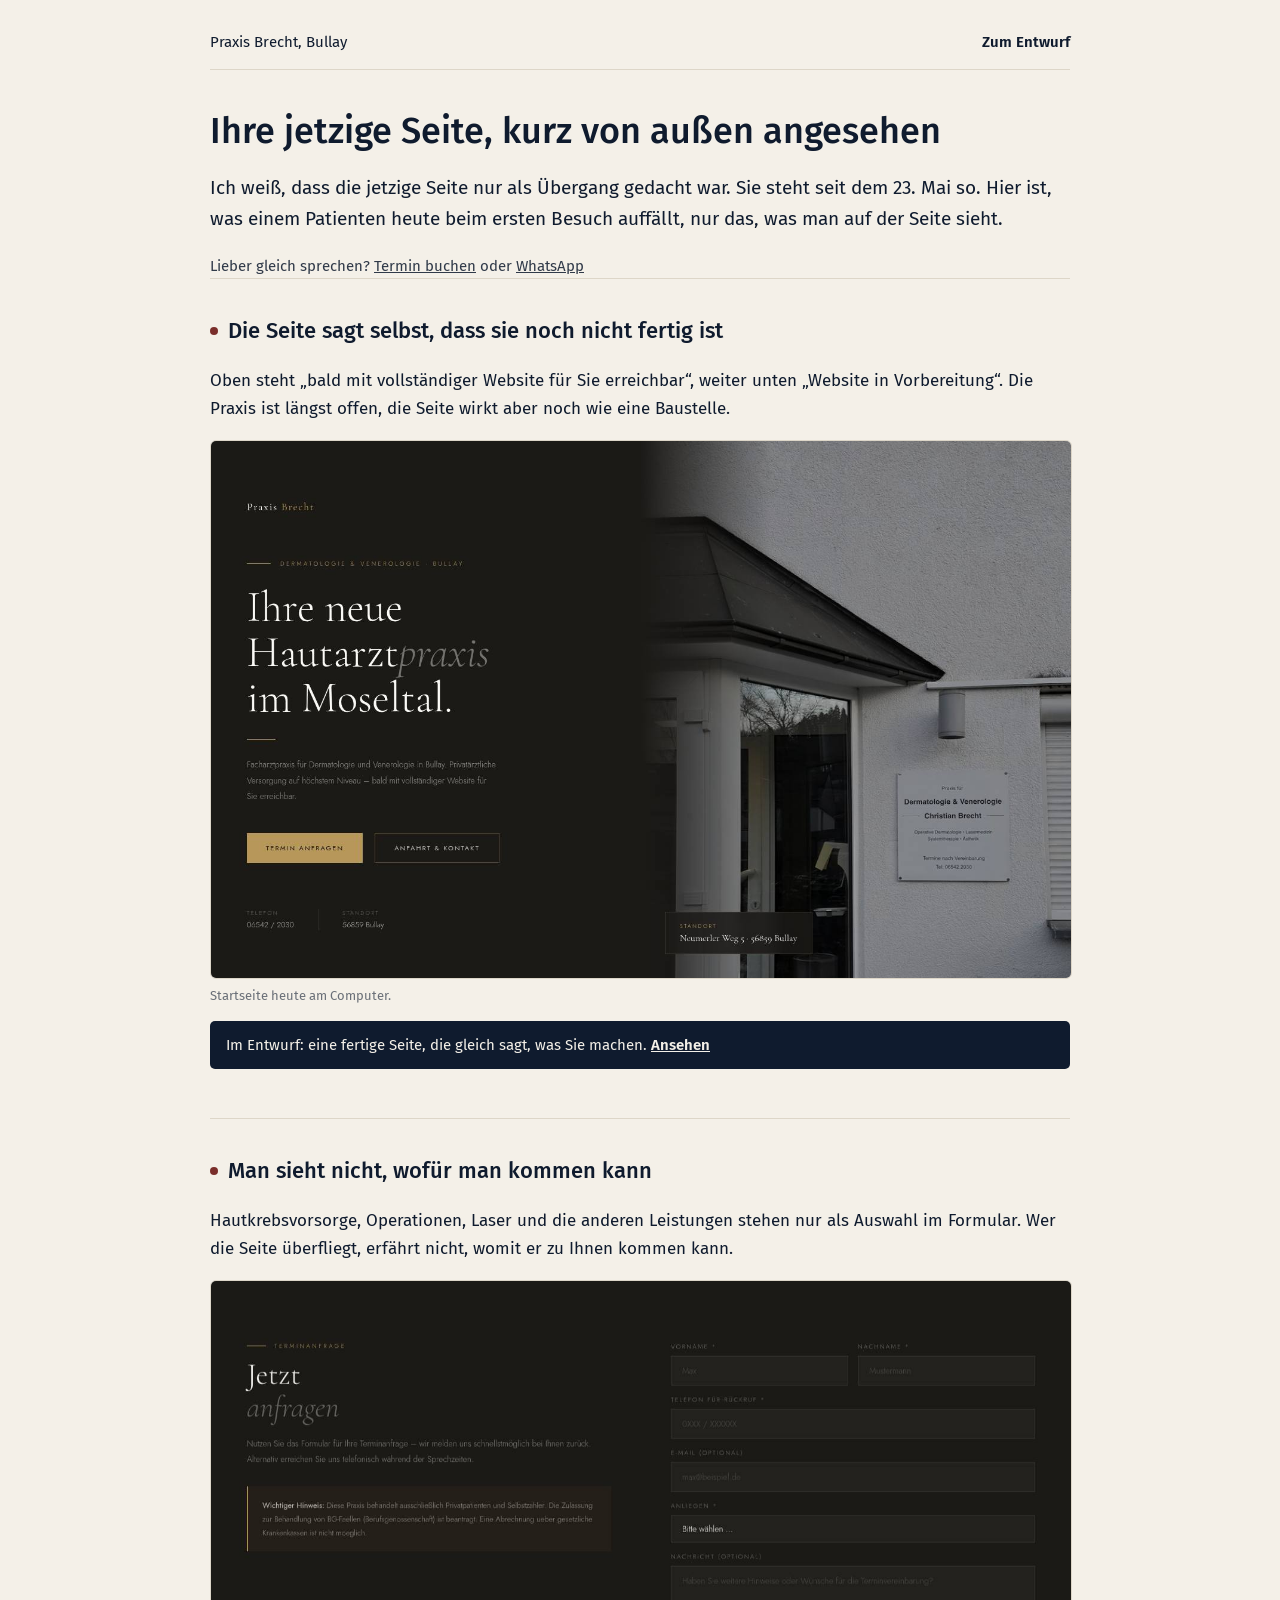
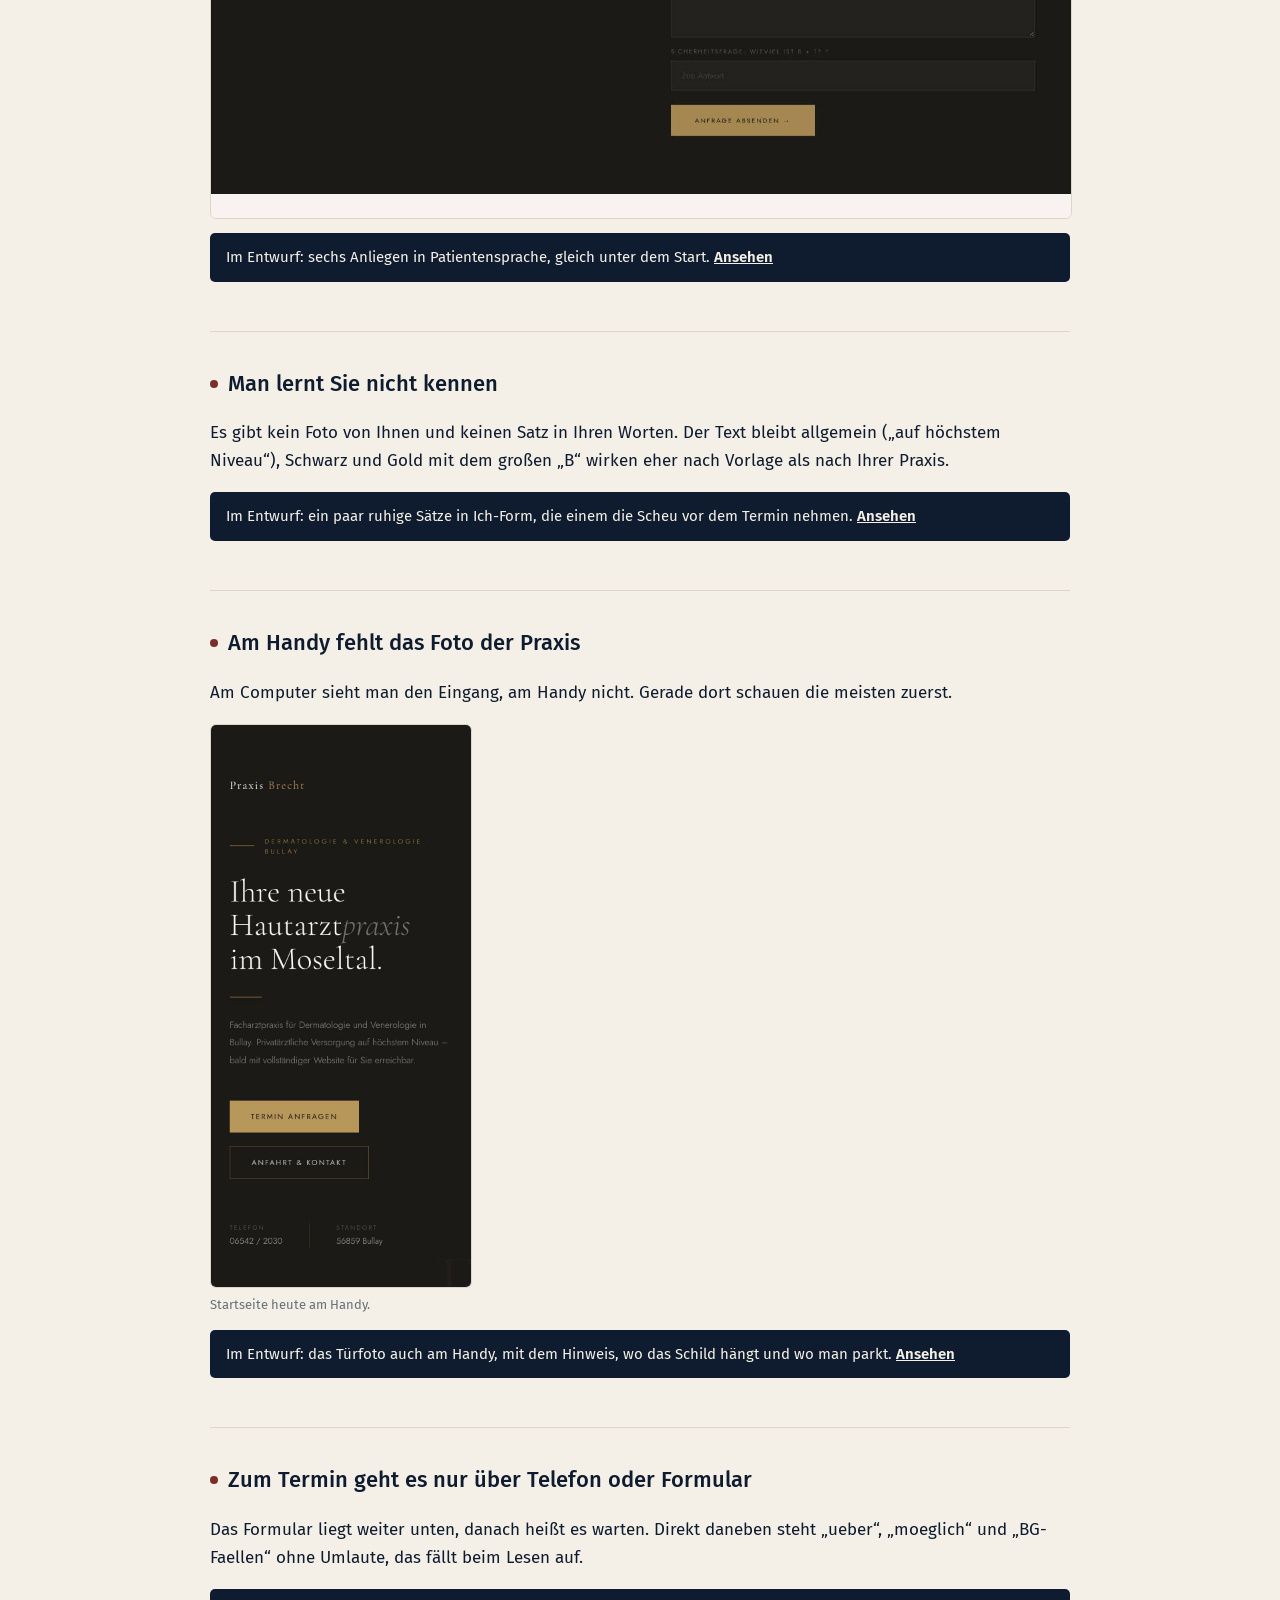
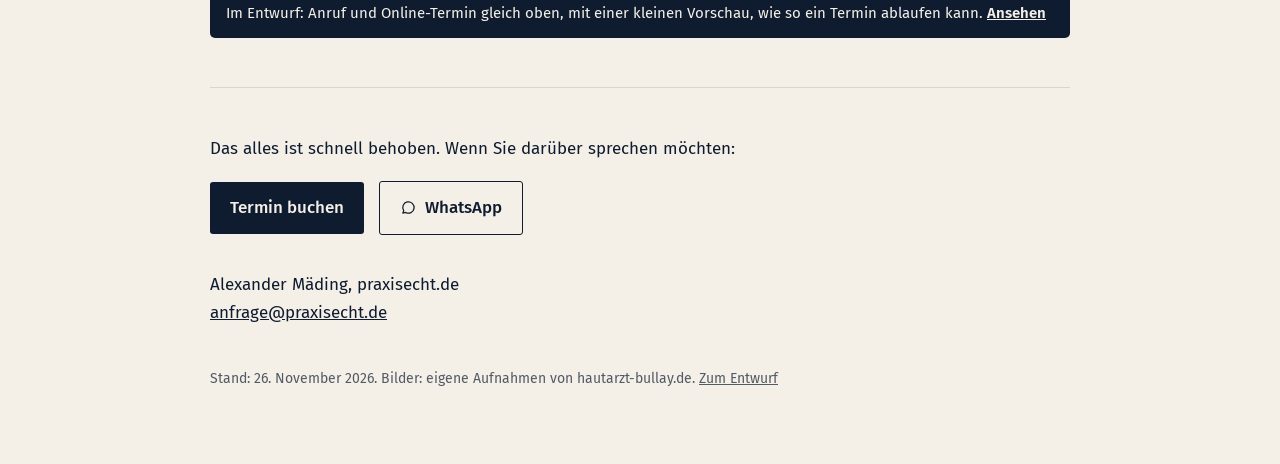
==== commit 8f79b1b9: "analyse: fenster nur per klick, kopf wieder schlicht" ====
--- a/analyse.html
+++ b/analyse.html
@@ -13,11 +13,6 @@
 .seite { max-width: 860px; margin: 0 auto; padding: 30px 24px 60px; }
 .kopf { display: flex; justify-content: space-between; font-size: 15px; padding-bottom: 14px; border-bottom: 1px solid #ddd6c8; }
 .kopf a { text-decoration: none; font-weight: 600; }
-.kopf { flex-wrap: wrap; gap: 6px 20px; }
-.oben a { margin-left: 18px; }
-.oben a:first-child { margin-left: 0; }
-.oben a:hover { text-decoration: underline; text-underline-offset: 3px; }
-@media (max-width: 600px) { .kopf { flex-direction: column; } .oben a { margin-left: 14px; } }
 h1 { font-weight: 500; font-size: 36px; line-height: 1.2; margin: 40px 0 16px; }
 h2 { font-weight: 500; font-size: 22px; margin: 0 0 8px; }
 .einstieg { font-size: 19px; }
@@ -74,7 +69,7 @@
 <body>
 <div class="seite">
 
-<div class="kopf"><span>Praxis Brecht, Bullay</span> <span class="oben"><a href="#termin" class="zum-termin">Termin vereinbaren</a> <a href="#" class="wa">WhatsApp</a> <a href="index.html">Zum Entwurf</a></span></div>
+<div class="kopf"><span>Praxis Brecht, Bullay</span> <a href="index.html">Zum Entwurf</a></div>
 
 <h1>Ihre jetzige Seite, kurz von außen angesehen</h1>
 <p class="einstieg">Ich weiß, dass die jetzige Seite nur als Übergang gedacht war. Sie steht seit dem 23. Mai so. Hier ist, was einem Patienten heute beim ersten Besuch auffällt, nur das, was man auf der Seite sieht.</p>
@@ -125,7 +120,7 @@
 <p class="fuss">Stand: 26. November 2026. Bilder: eigene Aufnahmen von hautarzt-bullay.de. <a href="index.html">Zum Entwurf</a></p>
 </div>
 
-<!-- Termin direkt buchen (auch über analyse.html#termin) -->
+<!-- Termin direkt buchen, geht nur per Klick auf Termin buchen -->
 <dialog id="termin">
   <div class="t-kopf"><b>Wann passt es Ihnen?</b> <span>30 Minuten, per Video</span></div>
   <div class="t1">
@@ -161,7 +156,7 @@
 })
 
 // Termin-Fenster: Termine wie auf praxisecht.de, frühestens in 3 Tagen
-var buchen = false // erst true, wenn praxisecht.de die Anfrage von hier annimmt
+var buchen = true // false: Termin geht stattdessen per WhatsApp raus
 var fenster = document.getElementById('termin'), start = 0
 fenster.querySelectorAll(buchen ? '.ohne-buchen' : '.nur-buchen').forEach(function (x) { x.style.display = 'none' })
 if (!buchen) document.getElementById('buchen').textContent = 'Termin per WhatsApp schicken'
@@ -215,13 +210,22 @@
   fd.append('vorname', vn.value.trim()); fd.append('email', em.value.trim()); fd.append('termin', termin)
   fd.append('anfrage_art', 'webseite'); fd.append('website_hat', 'direkt')
   fd.append('notiz', 'Direkt zum Termin (hautarzt-bullay Analyse)')
-  fetch('https://praxisecht.de/sende-anfrage.php', { method: 'POST', body: fd }).catch(function () {})
-  document.getElementById('danke-text').textContent = 'Ihr Termin: ' + termin
-  schritt(3)
-}
-// Link analyse.html#termin öffnet das Fenster gleich
-if (location.hash == '#termin') auf()
-window.onhashchange = function () { if (location.hash == '#termin') auf() }
+  var knopf = this
+  knopf.disabled = true; knopf.textContent = 'Wird gebucht …'
+  fetch('https://praxisecht.de/sende-anfrage.php', { method: 'POST', body: fd })
+    .then(function (r) { return r.json() })
+    .then(function (a) {
+      knopf.disabled = false; knopf.textContent = 'Termin verbindlich buchen'
+      if (!a.ok) { f.textContent = a.msg || 'Das hat nicht geklappt. Bitte noch einmal versuchen.'; return }
+      document.getElementById('danke-text').textContent = 'Ihr Termin: ' + termin
+      schritt(3)
+    })
+    .catch(function () {
+      knopf.disabled = false; knopf.textContent = 'Termin verbindlich buchen'
+      f.innerHTML = 'Das hat gerade nicht geklappt. <a href="#" id="wa-ersatz">Termin lieber per WhatsApp schicken</a>'
+      document.getElementById('wa-ersatz').onclick = function (e) { e.preventDefault(); whatsapp('Hallo Herr Mäding, ich hätte gern den Termin ' + termin + '. Viele Grüße, ' + vn.value.trim()) }
+    })
+}
 </script>
 </body>
 </html>
